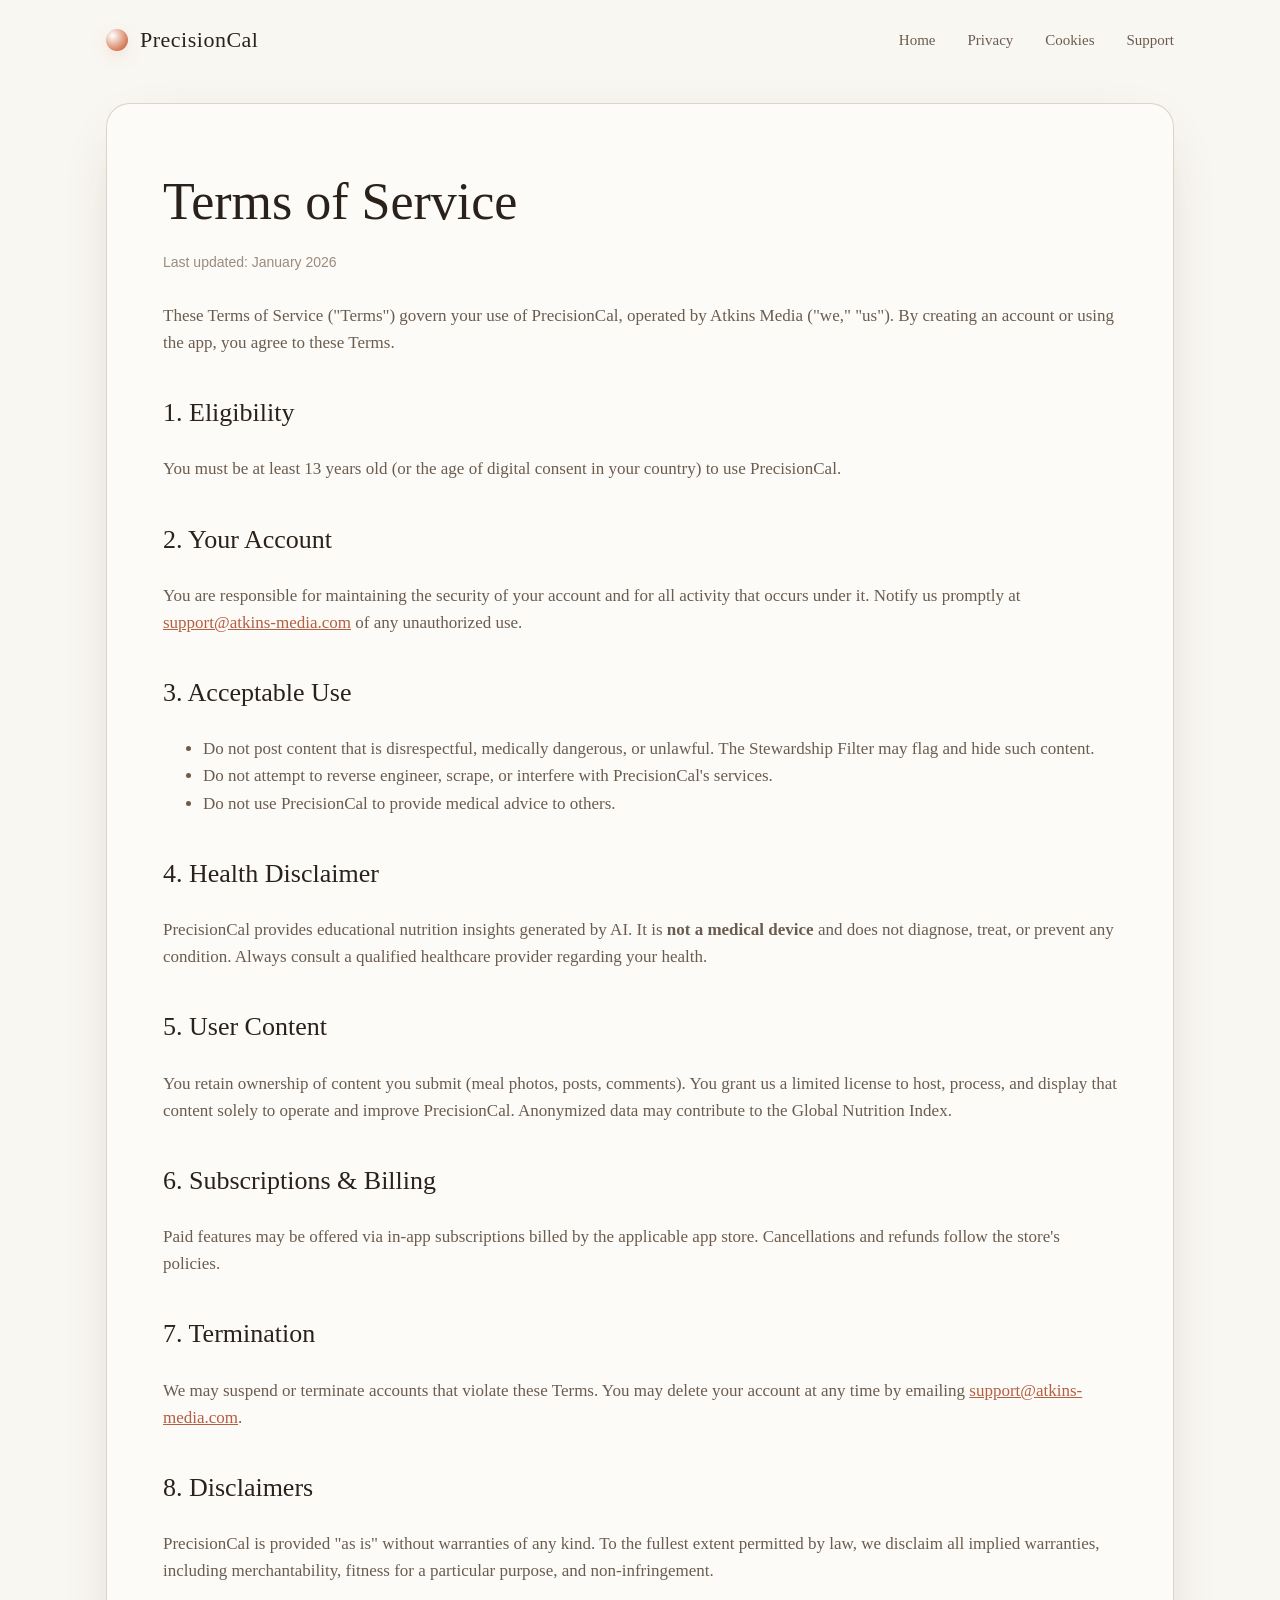
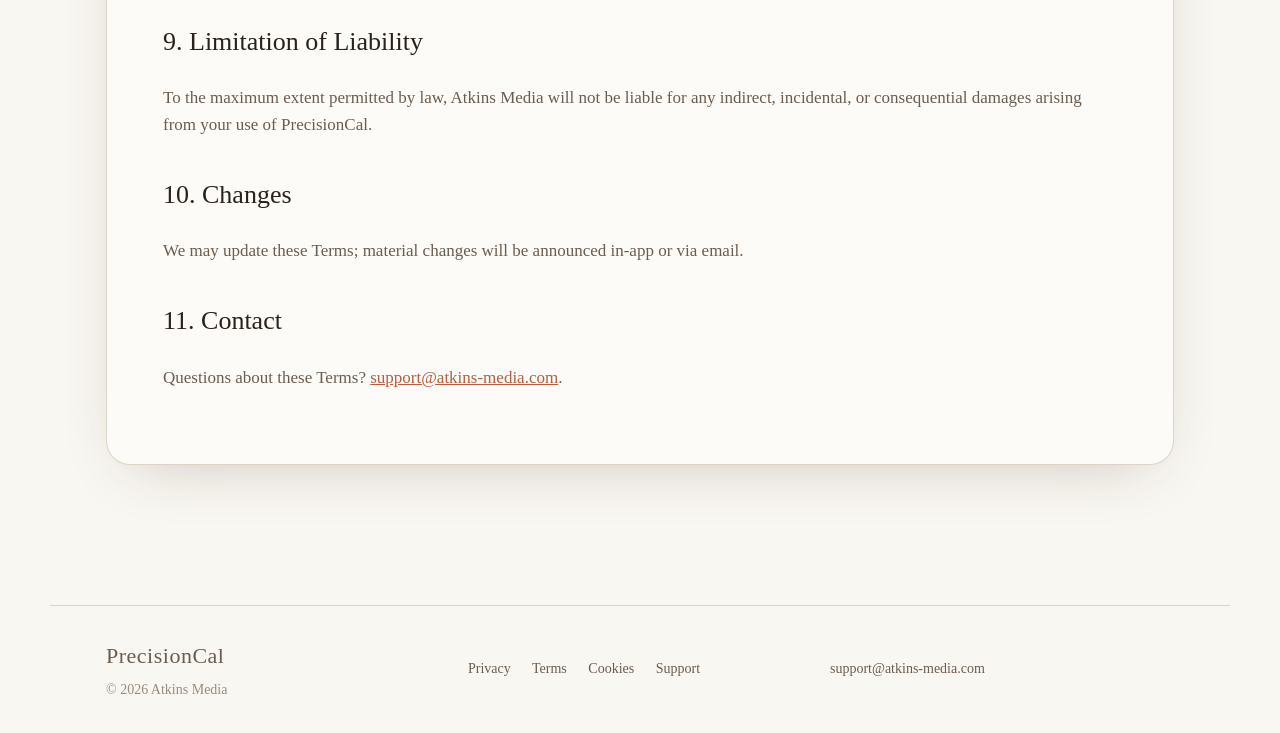
==== web/terms.html @ 46709d40 "New version from Rork" ====
<!DOCTYPE html>
<html lang="en">
<head>
<meta charset="UTF-8" />
<meta name="viewport" content="width=device-width, initial-scale=1.0" />
<title>Terms of Service — PrecisionCal</title>
<link rel="stylesheet" href="styles.css" />
</head>
<body>
  <div class="ambient"></div>

  <header class="nav">
    <a class="brand" href="index.html">
      <span class="brand-mark"></span>
      <span class="brand-name">PrecisionCal</span>
    </a>
    <nav>
      <a href="index.html">Home</a>
      <a href="privacy.html">Privacy</a>
      <a href="cookies.html">Cookies</a>
      <a href="support.html">Support</a>
    </nav>
  </header>

  <main>
    <section class="page">
      <h1>Terms of Service</h1>
      <p class="updated">Last updated: January 2026</p>

      <p>
        These Terms of Service ("Terms") govern your use of PrecisionCal, operated by
        Atkins Media ("we," "us"). By creating an account or using the app, you
        agree to these Terms.
      </p>

      <h2>1. Eligibility</h2>
      <p>You must be at least 13 years old (or the age of digital consent in your country) to use PrecisionCal.</p>

      <h2>2. Your Account</h2>
      <p>
        You are responsible for maintaining the security of your account and for
        all activity that occurs under it. Notify us promptly at
        <a href="mailto:support@atkins-media.com">support@atkins-media.com</a>
        of any unauthorized use.
      </p>

      <h2>3. Acceptable Use</h2>
      <ul>
        <li>Do not post content that is disrespectful, medically dangerous, or unlawful. The Stewardship Filter may flag and hide such content.</li>
        <li>Do not attempt to reverse engineer, scrape, or interfere with PrecisionCal's services.</li>
        <li>Do not use PrecisionCal to provide medical advice to others.</li>
      </ul>

      <h2>4. Health Disclaimer</h2>
      <p>
        PrecisionCal provides educational nutrition insights generated by AI. It is
        <strong>not a medical device</strong> and does not diagnose, treat, or
        prevent any condition. Always consult a qualified healthcare provider
        regarding your health.
      </p>

      <h2>5. User Content</h2>
      <p>
        You retain ownership of content you submit (meal photos, posts,
        comments). You grant us a limited license to host, process, and display
        that content solely to operate and improve PrecisionCal. Anonymized data may
        contribute to the Global Nutrition Index.
      </p>

      <h2>6. Subscriptions & Billing</h2>
      <p>
        Paid features may be offered via in-app subscriptions billed by the
        applicable app store. Cancellations and refunds follow the store's
        policies.
      </p>

      <h2>7. Termination</h2>
      <p>
        We may suspend or terminate accounts that violate these Terms. You may
        delete your account at any time by emailing
        <a href="mailto:support@atkins-media.com">support@atkins-media.com</a>.
      </p>

      <h2>8. Disclaimers</h2>
      <p>
        PrecisionCal is provided "as is" without warranties of any kind. To the fullest
        extent permitted by law, we disclaim all implied warranties, including
        merchantability, fitness for a particular purpose, and non-infringement.
      </p>

      <h2>9. Limitation of Liability</h2>
      <p>
        To the maximum extent permitted by law, Atkins Media will not be liable
        for any indirect, incidental, or consequential damages arising from your
        use of PrecisionCal.
      </p>

      <h2>10. Changes</h2>
      <p>We may update these Terms; material changes will be announced in-app or via email.</p>

      <h2>11. Contact</h2>
      <p>
        Questions about these Terms?
        <a href="mailto:support@atkins-media.com">support@atkins-media.com</a>.
      </p>
    </section>
  </main>

  <footer>
    <div class="foot-grid">
      <div>
        <span class="brand-mark small"></span>
        <span class="brand-name">PrecisionCal</span>
        <p class="muted">© <span id="year"></span> Atkins Media</p>
      </div>
      <div>
        <a href="privacy.html">Privacy</a>
        <a href="terms.html">Terms</a>
        <a href="cookies.html">Cookies</a>
        <a href="support.html">Support</a>
      </div>
      <div>
        <a href="mailto:support@atkins-media.com">support@atkins-media.com</a>
      </div>
    </div>
  </footer>
  <script>document.getElementById('year').textContent = new Date().getFullYear();</script>
</body>
</html>
---- web/styles.css ----
/* PrecisionCal — Warm Sanctuary web theme */
:root {
  --alabaster: #F9F7F2;
  --linen: #EADFD3;
  --vellum: #FDFBF7;
  --parchment: #FBF7EE;
  --terracotta: #D67D5B;
  --terracotta-deep: #B55E40;
  --sage: #6F8E6C;
  --sage-light: #A8BF9D;
  --walnut: #2A211B;
  --taupe: #6B5C4F;
  --soft-taupe: #9A8B7C;
  --stroke: rgba(196, 179, 160, 0.55);
  --shadow: 0 18px 60px -28px rgba(60, 40, 24, 0.30);
}

* { box-sizing: border-box; }

html, body {
  margin: 0;
  padding: 0;
  font-family: "Iowan Old Style", "Palatino", "Cormorant Garamond", Georgia, serif;
  color: var(--walnut);
  background: var(--alabaster);
  -webkit-font-smoothing: antialiased;
  line-height: 1.6;
}

/* Ambient mesh-gradient background (slow, ~20s) */
.ambient {
  position: fixed;
  inset: -10%;
  z-index: -1;
  background:
    radial-gradient(60% 50% at 20% 30%, rgba(234, 223, 211, 0.95) 0%, transparent 60%),
    radial-gradient(55% 45% at 80% 20%, rgba(249, 247, 242, 1) 0%, transparent 65%),
    radial-gradient(70% 60% at 70% 80%, rgba(234, 223, 211, 0.85) 0%, transparent 70%),
    linear-gradient(160deg, var(--alabaster), var(--linen));
  animation: drift 20s ease-in-out infinite alternate;
  filter: saturate(1.02);
}
@keyframes drift {
  0%   { transform: translate3d(0, 0, 0) scale(1); }
  100% { transform: translate3d(-2%, -1.5%, 0) scale(1.04); }
}

/* Nav */
.nav {
  display: flex;
  align-items: center;
  justify-content: space-between;
  padding: 22px clamp(20px, 5vw, 56px);
  max-width: 1180px;
  margin: 0 auto;
}
.brand { display: inline-flex; align-items: center; gap: 12px; text-decoration: none; color: var(--walnut); }
.brand-mark {
  width: 22px; height: 22px; border-radius: 50%;
  background: radial-gradient(circle at 30% 30%, #fff, var(--terracotta) 70%, var(--terracotta-deep));
  box-shadow: 0 6px 18px -6px rgba(182, 94, 64, 0.55);
}
.brand-mark.small { width: 14px; height: 14px; }
.brand-name { font-family: "Cormorant Garamond", "Iowan Old Style", Georgia, serif; font-size: 22px; letter-spacing: 0.5px; }
nav a {
  margin-left: 28px;
  color: var(--taupe);
  text-decoration: none;
  font-size: 15px;
}
nav a:hover { color: var(--terracotta-deep); }

main { max-width: 1180px; margin: 0 auto; padding: 0 clamp(20px, 5vw, 56px) 80px; }

/* Hero */
.hero {
  position: relative;
  padding: clamp(40px, 8vw, 96px) 0 clamp(60px, 10vw, 120px);
  text-align: center;
}
.eyebrow {
  text-transform: uppercase;
  letter-spacing: 4px;
  font-size: 12px;
  color: var(--sage);
  margin: 0 0 20px;
  font-family: -apple-system, BlinkMacSystemFont, "Segoe UI", sans-serif;
}
.hero h1 {
  font-family: "Cormorant Garamond", "Iowan Old Style", Georgia, serif;
  font-weight: 500;
  font-size: clamp(40px, 6.5vw, 76px);
  line-height: 1.05;
  margin: 0 auto 24px;
  max-width: 14ch;
}
.lede {
  max-width: 56ch;
  margin: 0 auto;
  color: var(--taupe);
  font-size: clamp(17px, 1.6vw, 20px);
}

.cta-row { display: flex; gap: 14px; justify-content: center; margin-top: 36px; flex-wrap: wrap; }
.btn {
  display: inline-block;
  padding: 14px 26px;
  border-radius: 999px;
  text-decoration: none;
  font-size: 15px;
  letter-spacing: 0.3px;
  transition: transform .25s ease, box-shadow .25s ease, background .25s ease;
  font-family: -apple-system, BlinkMacSystemFont, "Segoe UI", sans-serif;
}
.btn.primary {
  background: var(--terracotta);
  color: #fff;
  box-shadow: 0 14px 30px -12px rgba(182, 94, 64, 0.55);
}
.btn.primary:hover { background: var(--terracotta-deep); transform: translateY(-1px); }
.btn.ghost {
  background: rgba(255,255,255,0.55);
  color: var(--walnut);
  border: 1px solid var(--stroke);
  backdrop-filter: blur(8px);
}
.btn.ghost:hover { background: var(--vellum); }

/* Breathing orb */
.orb {
  position: absolute;
  left: 50%;
  top: 0;
  transform: translate(-50%, -30%);
  width: 320px;
  height: 320px;
  border-radius: 50%;
  background: radial-gradient(circle at 35% 35%, rgba(255,255,255,0.85), rgba(214, 125, 91, 0.25) 60%, transparent 75%);
  filter: blur(8px);
  z-index: -1;
  animation: breathe 6s ease-in-out infinite;
}
@keyframes breathe {
  0%, 100% { transform: translate(-50%, -30%) scale(1.0); opacity: 0.85; }
  50%      { transform: translate(-50%, -30%) scale(1.15); opacity: 1; }
}

/* Vellum cards */
.grid {
  display: grid;
  grid-template-columns: repeat(auto-fit, minmax(260px, 1fr));
  gap: 22px;
  margin-top: 24px;
}
.vellum {
  background: var(--vellum);
  border: 1px solid var(--stroke);
  border-radius: 22px;
  padding: 28px;
  box-shadow: var(--shadow);
}
.vellum h3 {
  font-family: "Cormorant Garamond", "Iowan Old Style", Georgia, serif;
  font-size: 24px;
  margin: 0 0 10px;
  font-weight: 500;
}
.vellum p { color: var(--taupe); margin: 0; }

/* Sections */
.sanctuary, .closing {
  margin-top: clamp(60px, 8vw, 96px);
  text-align: center;
  background: var(--vellum);
  border: 1px solid var(--stroke);
  border-radius: 28px;
  padding: clamp(36px, 6vw, 64px);
  box-shadow: var(--shadow);
}
.sanctuary h2, .closing h2 {
  font-family: "Cormorant Garamond", "Iowan Old Style", Georgia, serif;
  font-weight: 500;
  font-size: clamp(30px, 4vw, 44px);
  margin: 0 0 16px;
}
.sanctuary p { color: var(--taupe); max-width: 64ch; margin: 0 auto; font-size: 18px; }
.closing { margin-bottom: 40px; }

/* Footer */
footer {
  border-top: 1px solid var(--stroke);
  padding: 32px clamp(20px, 5vw, 56px);
  max-width: 1180px;
  margin: 0 auto;
}
.foot-grid {
  display: grid;
  grid-template-columns: repeat(auto-fit, minmax(220px, 1fr));
  gap: 18px;
  align-items: center;
  color: var(--taupe);
  font-size: 14px;
}
.foot-grid a {
  color: var(--taupe);
  text-decoration: none;
  margin-right: 18px;
}
.foot-grid a:hover { color: var(--terracotta-deep); }
.muted { color: var(--soft-taupe); margin: 6px 0 0; }

/* Legal pages */
.page {
  background: var(--vellum);
  border: 1px solid var(--stroke);
  border-radius: 24px;
  padding: clamp(28px, 5vw, 56px);
  box-shadow: var(--shadow);
  margin: 24px 0 60px;
}
.page h1 {
  font-family: "Cormorant Garamond", "Iowan Old Style", Georgia, serif;
  font-weight: 500;
  font-size: clamp(34px, 5vw, 52px);
  margin: 0 0 8px;
}
.page .updated {
  color: var(--soft-taupe);
  font-size: 14px;
  margin: 0 0 28px;
  font-family: -apple-system, BlinkMacSystemFont, "Segoe UI", sans-serif;
}
.page h2 {
  font-family: "Cormorant Garamond", "Iowan Old Style", Georgia, serif;
  font-weight: 500;
  margin-top: 36px;
  font-size: 26px;
}
.page p, .page li { color: var(--taupe); font-size: 17px; }
.page a { color: var(--terracotta-deep); }

/* Support */
.support-grid {
  display: grid;
  grid-template-columns: 1fr;
  gap: 22px;
}
@media (min-width: 880px) {
  .support-grid { grid-template-columns: 1fr 1fr; }
}
.support-card {
  background: var(--vellum);
  border: 1px solid var(--stroke);
  border-radius: 22px;
  padding: 28px;
  box-shadow: var(--shadow);
}
.support-card h2 {
  font-family: "Cormorant Garamond", "Iowan Old Style", Georgia, serif;
  font-weight: 500;
  margin: 0 0 8px;
  font-size: 26px;
}
.support-card p { color: var(--taupe); margin: 0 0 16px; }
.embed-slot {
  border: 1.5px dashed var(--stroke);
  border-radius: 16px;
  padding: 22px;
  background: var(--parchment);
  color: var(--soft-taupe);
  font-family: -apple-system, BlinkMacSystemFont, "Segoe UI", sans-serif;
  font-size: 14px;
}
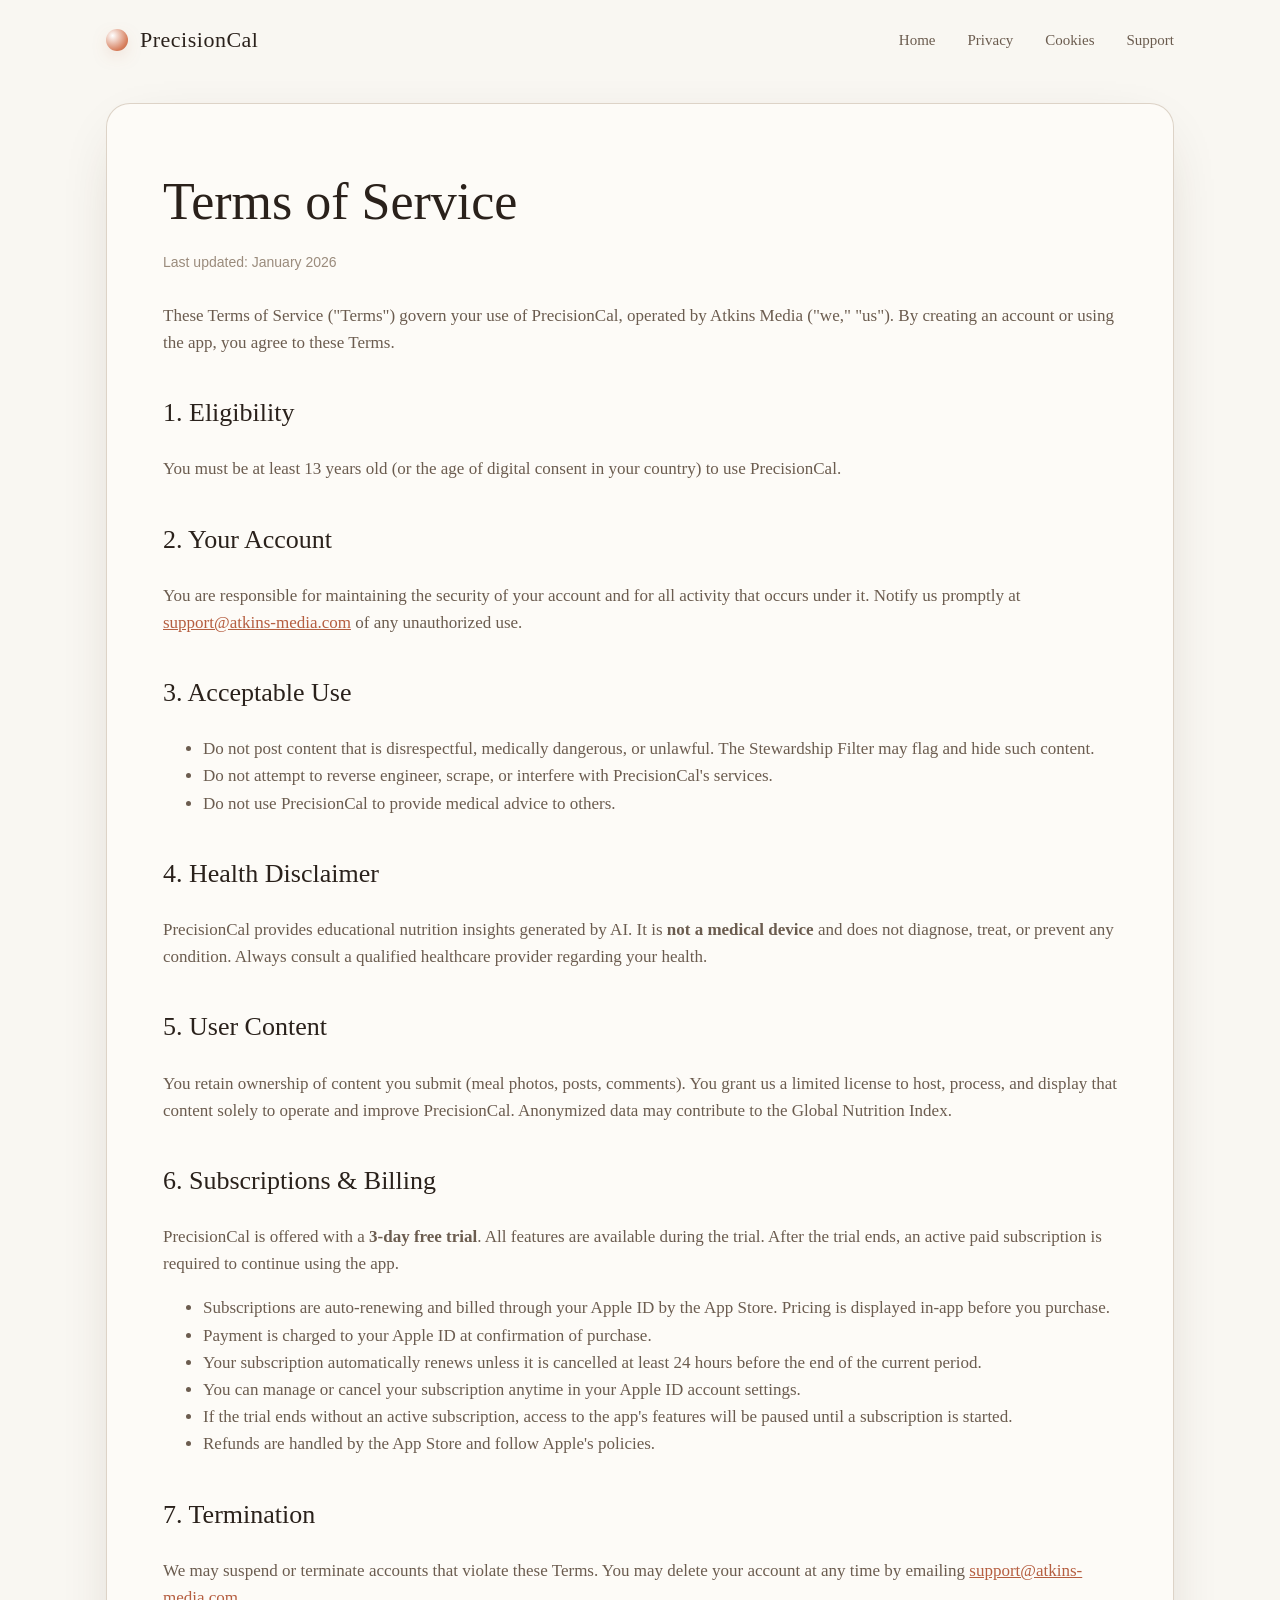
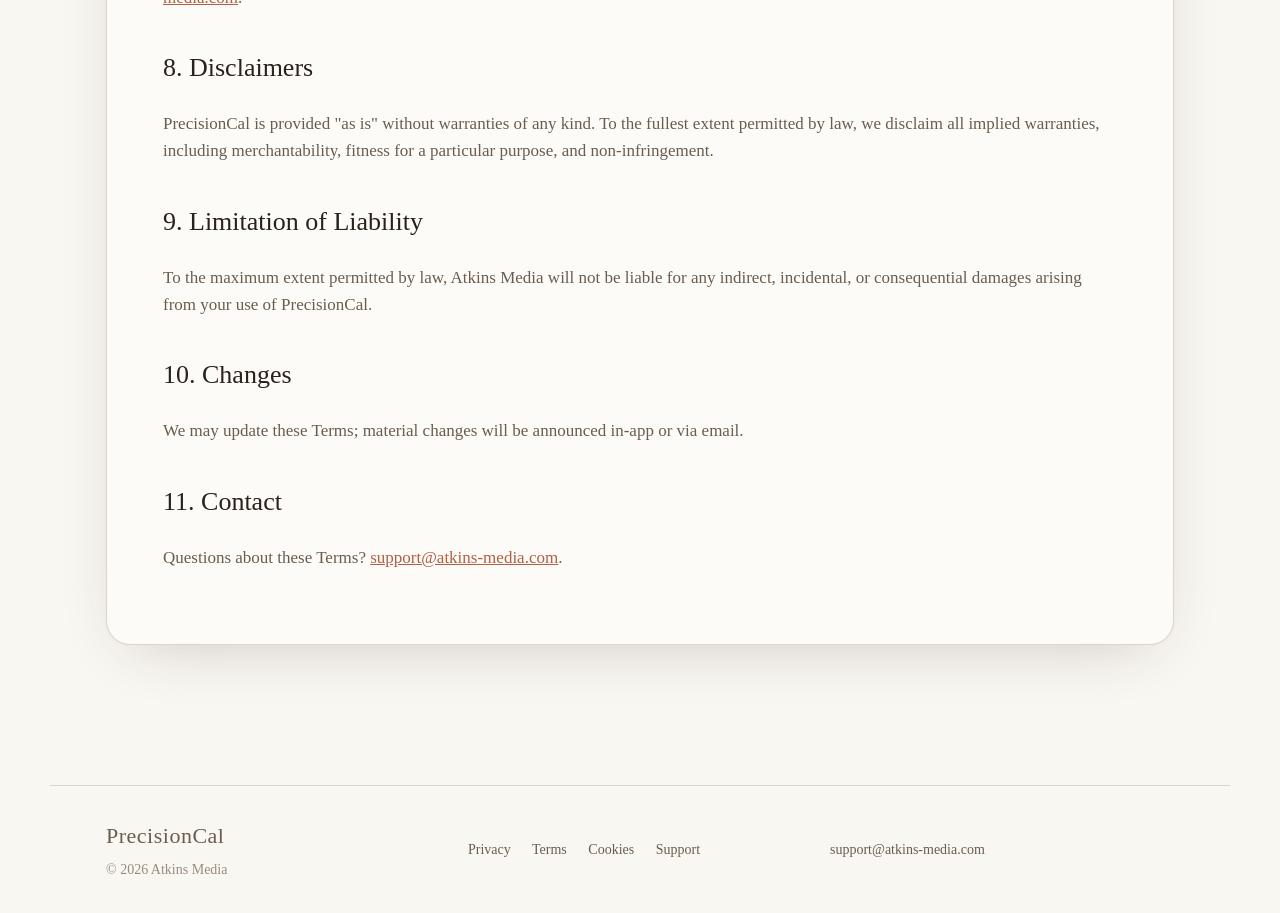
==== commit 71096484: "Update the app's terms of service to explain the free trial and subscription." ====
--- a/web/terms.html
+++ b/web/terms.html
@@ -69,10 +69,18 @@
 
       <h2>6. Subscriptions & Billing</h2>
       <p>
-        Paid features may be offered via in-app subscriptions billed by the
-        applicable app store. Cancellations and refunds follow the store's
-        policies.
+        PrecisionCal is offered with a <strong>3-day free trial</strong>. All
+        features are available during the trial. After the trial ends, an
+        active paid subscription is required to continue using the app.
       </p>
+      <ul>
+        <li>Subscriptions are auto-renewing and billed through your Apple ID by the App Store. Pricing is displayed in-app before you purchase.</li>
+        <li>Payment is charged to your Apple ID at confirmation of purchase.</li>
+        <li>Your subscription automatically renews unless it is cancelled at least 24 hours before the end of the current period.</li>
+        <li>You can manage or cancel your subscription anytime in your Apple ID account settings.</li>
+        <li>If the trial ends without an active subscription, access to the app's features will be paused until a subscription is started.</li>
+        <li>Refunds are handled by the App Store and follow Apple's policies.</li>
+      </ul>
 
       <h2>7. Termination</h2>
       <p>
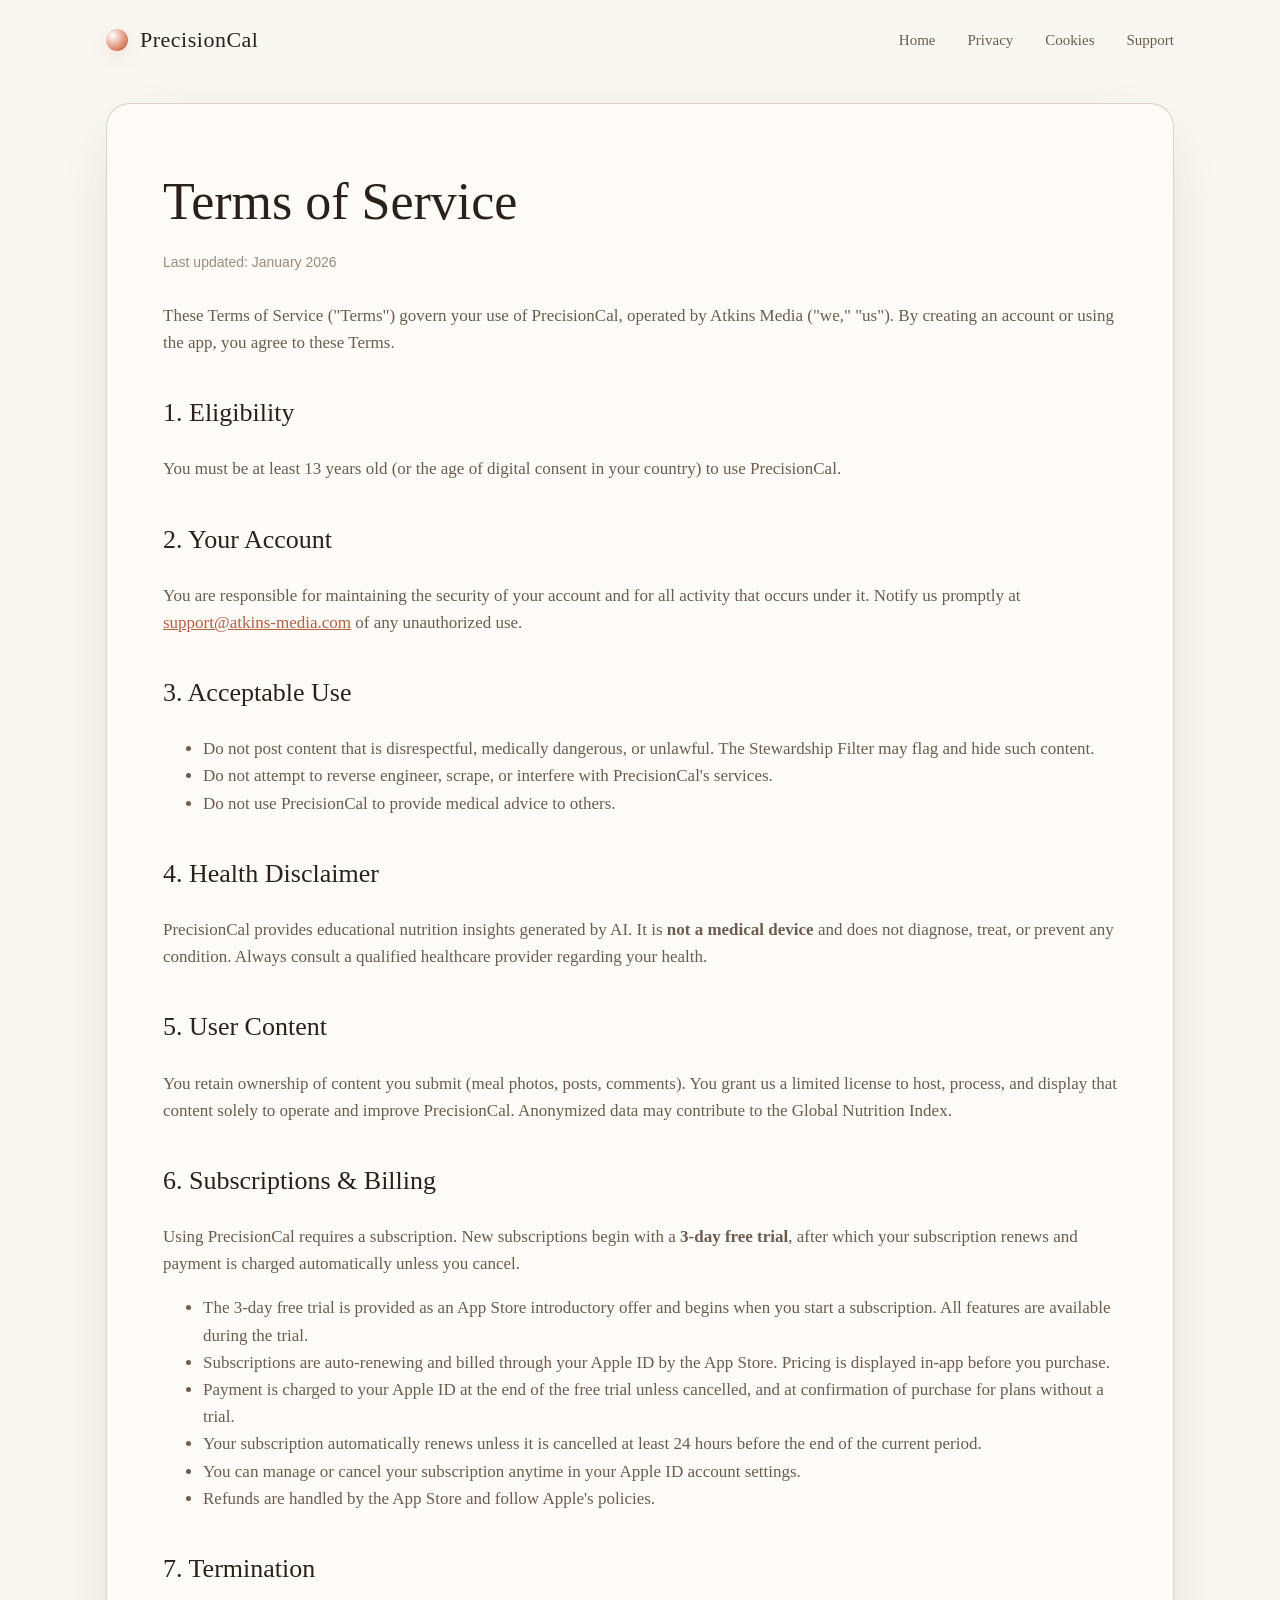
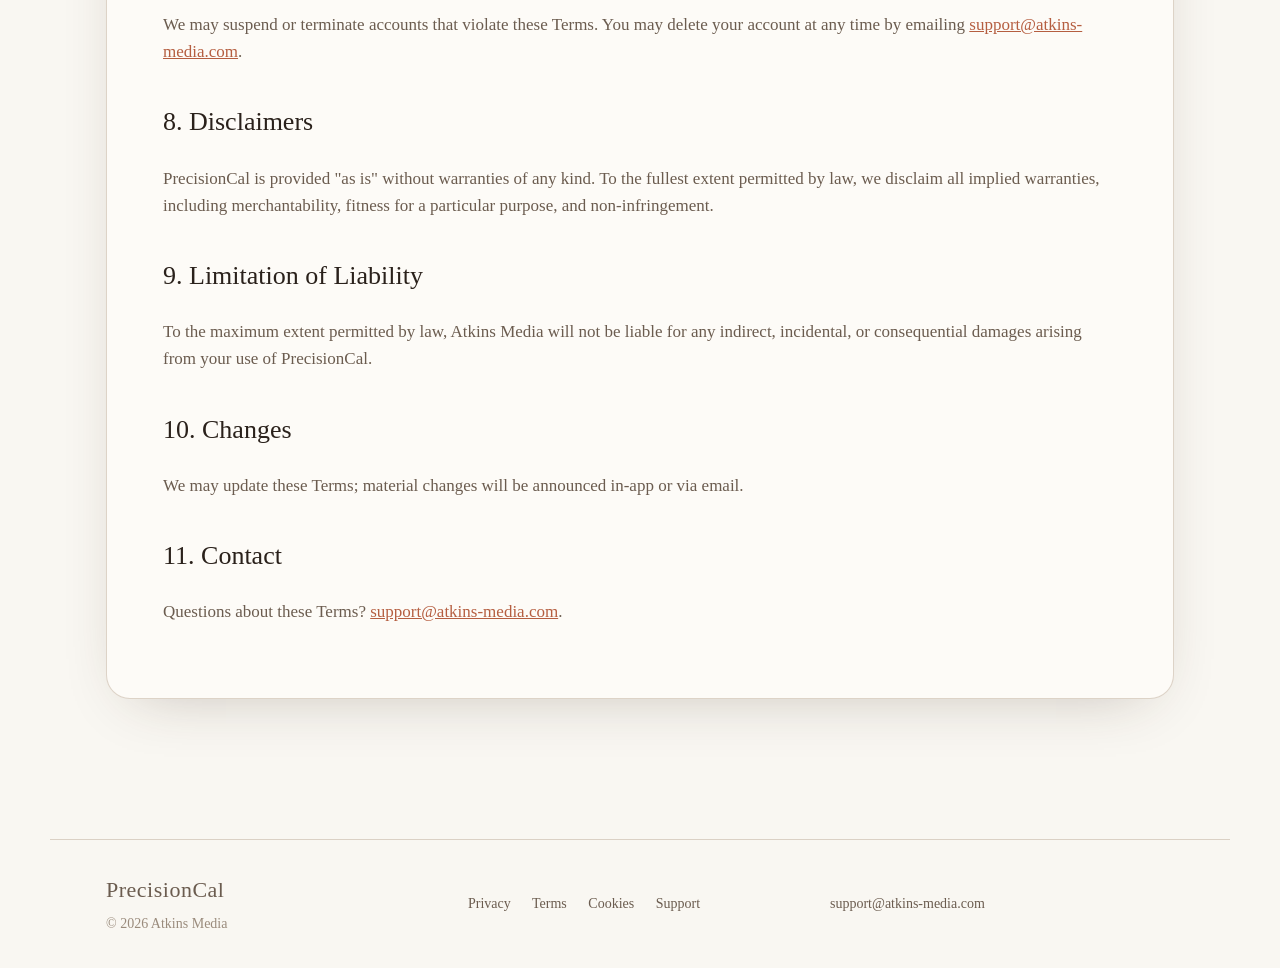
==== commit ec496163: "Update the free trial and payment terms to follow App Store rules." ====
--- a/web/terms.html
+++ b/web/terms.html
@@ -69,16 +69,16 @@
 
       <h2>6. Subscriptions & Billing</h2>
       <p>
-        PrecisionCal is offered with a <strong>3-day free trial</strong>. All
-        features are available during the trial. After the trial ends, an
-        active paid subscription is required to continue using the app.
+        Using PrecisionCal requires a subscription. New subscriptions begin
+        with a <strong>3-day free trial</strong>, after which your subscription
+        renews and payment is charged automatically unless you cancel.
       </p>
       <ul>
+        <li>The 3-day free trial is provided as an App Store introductory offer and begins when you start a subscription. All features are available during the trial.</li>
         <li>Subscriptions are auto-renewing and billed through your Apple ID by the App Store. Pricing is displayed in-app before you purchase.</li>
-        <li>Payment is charged to your Apple ID at confirmation of purchase.</li>
+        <li>Payment is charged to your Apple ID at the end of the free trial unless cancelled, and at confirmation of purchase for plans without a trial.</li>
         <li>Your subscription automatically renews unless it is cancelled at least 24 hours before the end of the current period.</li>
         <li>You can manage or cancel your subscription anytime in your Apple ID account settings.</li>
-        <li>If the trial ends without an active subscription, access to the app's features will be paused until a subscription is started.</li>
         <li>Refunds are handled by the App Store and follow Apple's policies.</li>
       </ul>
 
